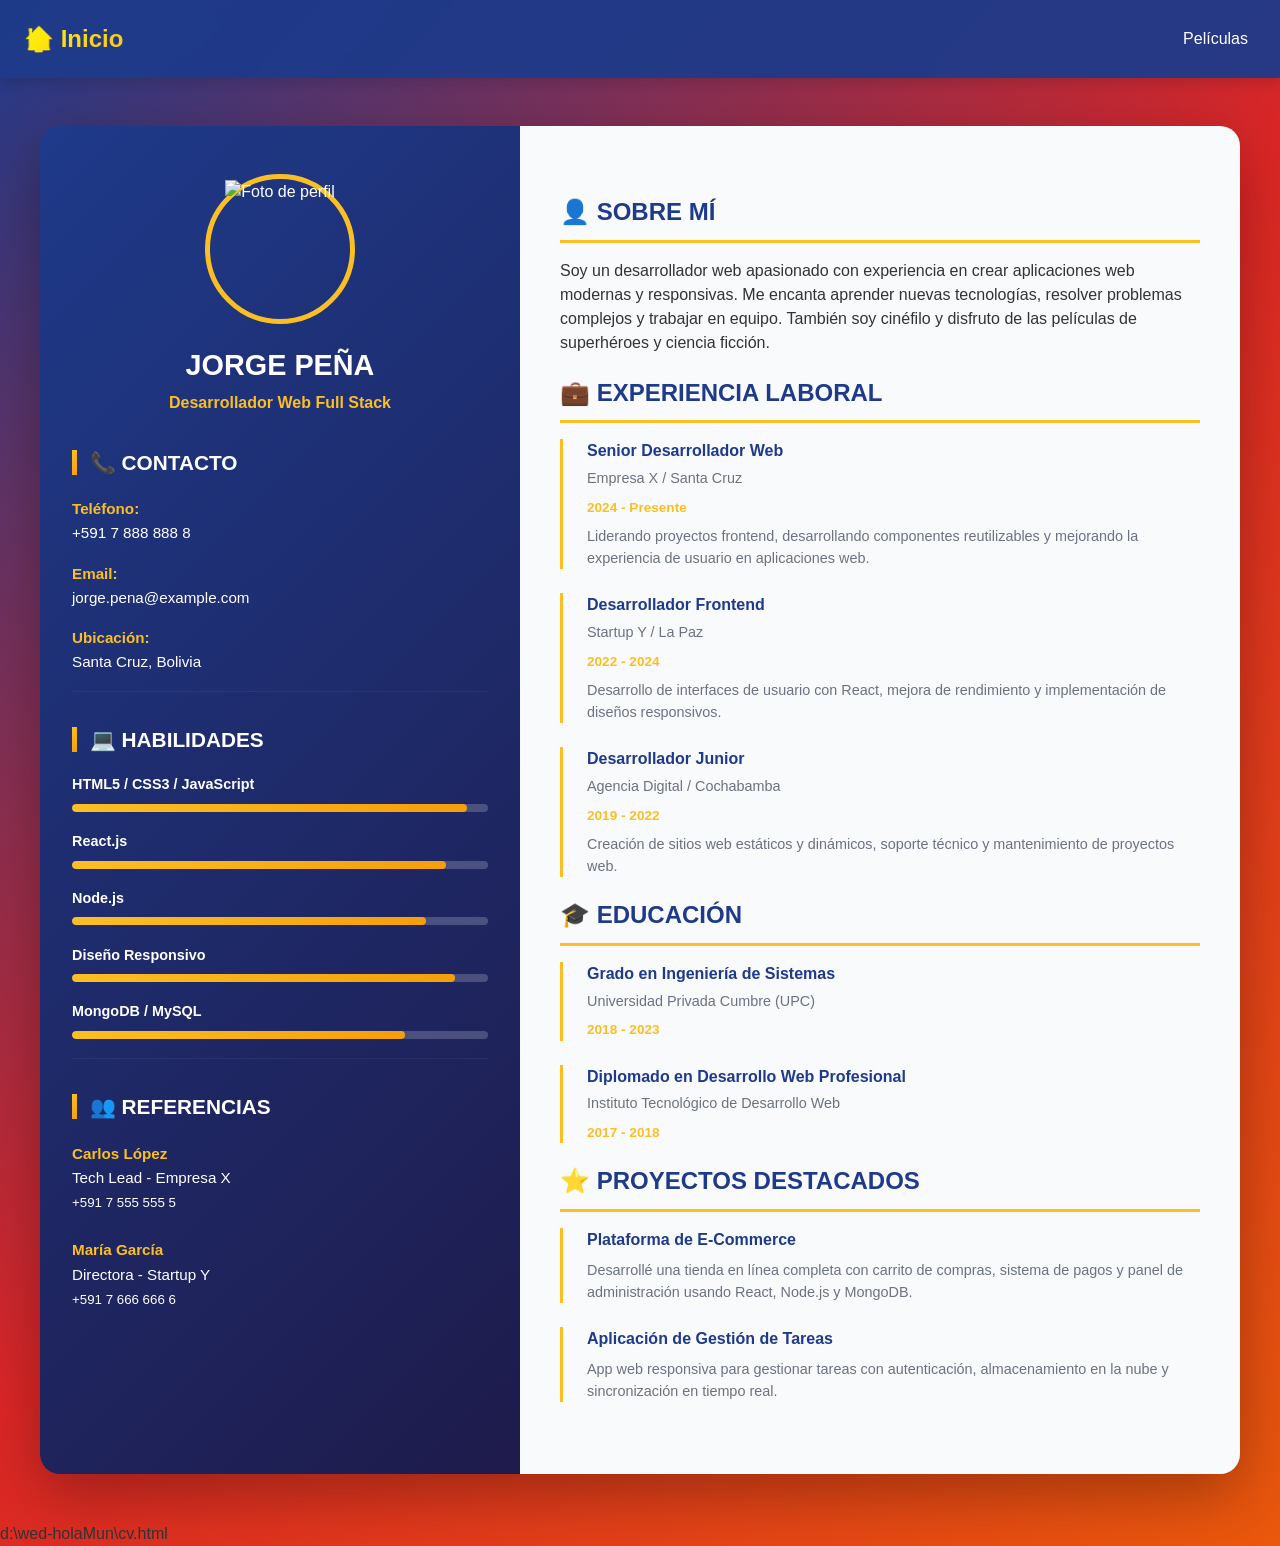
==== cv.html @ 94097a03 "subiendo archivos" ====
<!DOCTYPE html>
<html lang="es">
<head>
    <meta charset="UTF-8">
    <meta name="viewport" content="width=device-width, initial-scale=1.0">
    <title>CV - Jorge Peña</title>
    <link href="https://cdn.jsdelivr.net/npm/bootstrap@5.3.0/dist/css/bootstrap.min.css" rel="stylesheet">
    <link rel="stylesheet" href="estilos.css">
</head>
<body>
    <nav class="navbar navbar-expand-lg navbar-dark">
        <div class="container-fluid px-4">
            <a class="navbar-brand" href="index.html">🏠 Inicio</a>
            <button class="navbar-toggler" type="button" data-bs-toggle="collapse" data-bs-target="#navbarNav">
                <span class="navbar-toggler-icon"></span>
            </button>
            <div class="collapse navbar-collapse" id="navbarNav">
                <ul class="navbar-nav ms-auto">
                   
                    <li class="nav-item">
                        <a class="nav-link" href="peliculas.html">Películas</a>
                    </li>
                </ul>
            </div>
        </div>
    </nav>

    <div class="cv-container">
        <div class="cv-wrapper">
            <!-- Columna Izquierda (Sidebar) -->
            <div class="cv-sidebar">
                <div class="text-center mb-4">
                    <div class="profile-photo">
                        <img src="https://via.placeholder.com/150?text=Jorge+Peña" alt="Foto de perfil">
                    </div>
                    <h1 class="profile-name">JORGE PEÑA</h1>
                    <p class="profile-title">Desarrollador Web Full Stack</p>
                </div>

                <!-- Contacto -->
                <div class="section-title">📞 CONTACTO</div>
                <div class="info-item">
                    <strong>Teléfono:</strong><br>
                    +591 7 888 888 8
                </div>
                <div class="info-item">
                    <strong>Email:</strong><br>
                    jorge.pena@example.com
                </div>
                <div class="info-item">
                    <strong>Ubicación:</strong><br>
                    Santa Cruz, Bolivia
                </div>

                <hr style="border-color: rgba(255,255,255,0.2)">

                <!-- Habilidades -->
                <div class="section-title">💻 HABILIDADES</div>
                <div class="skill-bar">
                    <div class="skill-name">HTML5 / CSS3 / JavaScript</div>
                    <div class="skill-bar-bg">
                        <div class="skill-bar-fill" style="width: 95%"></div>
                    </div>
                </div>
                <div class="skill-bar">
                    <div class="skill-name">React.js</div>
                    <div class="skill-bar-bg">
                        <div class="skill-bar-fill" style="width: 90%"></div>
                    </div>
                </div>
                <div class="skill-bar">
                    <div class="skill-name">Node.js</div>
                    <div class="skill-bar-bg">
                        <div class="skill-bar-fill" style="width: 85%"></div>
                    </div>
                </div>
                <div class="skill-bar">
                    <div class="skill-name">Diseño Responsivo</div>
                    <div class="skill-bar-bg">
                        <div class="skill-bar-fill" style="width: 92%"></div>
                    </div>
                </div>
                <div class="skill-bar">
                    <div class="skill-name">MongoDB / MySQL</div>
                    <div class="skill-bar-bg">
                        <div class="skill-bar-fill" style="width: 80%"></div>
                    </div>
                </div>

                <hr style="border-color: rgba(255,255,255,0.2)">

                <!-- Referencias -->
                <div class="section-title">👥 REFERENCIAS</div>
                <div class="info-item">
                    <strong>Carlos López</strong><br>
                    Tech Lead - Empresa X<br>
                    <small>+591 7 555 555 5</small>
                </div>
                <div class="info-item" style="margin-top: 1.5rem;">
                    <strong>María García</strong><br>
                    Directora - Startup Y<br>
                    <small>+591 7 666 666 6</small>
                </div>
            </div>

            <!-- Columna Derecha (Contenido Principal) -->
            <div class="cv-main">
                <!-- Sobre Mí -->
                <h2>👤 SOBRE MÍ</h2>
                <p>
                    Soy un desarrollador web apasionado con experiencia en crear aplicaciones web modernas 
                    y responsivas. Me encanta aprender nuevas tecnologías, resolver problemas complejos y 
                    trabajar en equipo. También soy cinéfilo y disfruto de las películas de superhéroes y 
                    ciencia ficción.
                </p>

                <!-- Experiencia -->
                <h2>💼 EXPERIENCIA LABORAL</h2>
                <div class="job-item">
                    <div class="job-title">Senior Desarrollador Web</div>
                    <div class="job-company">Empresa X / Santa Cruz</div>
                    <div class="job-period">2024 - Presente</div>
                    <p style="margin-top: 0.5rem; color: #6b7280; font-size: 0.9rem;">
                        Liderando proyectos frontend, desarrollando componentes reutilizables y mejorando 
                        la experiencia de usuario en aplicaciones web.
                    </p>
                </div>

                <div class="job-item">
                    <div class="job-title">Desarrollador Frontend</div>
                    <div class="job-company">Startup Y / La Paz</div>
                    <div class="job-period">2022 - 2024</div>
                    <p style="margin-top: 0.5rem; color: #6b7280; font-size: 0.9rem;">
                        Desarrollo de interfaces de usuario con React, mejora de rendimiento y 
                        implementación de diseños responsivos.
                    </p>
                </div>

                <div class="job-item">
                    <div class="job-title">Desarrollador Junior</div>
                    <div class="job-company">Agencia Digital / Cochabamba</div>
                    <div class="job-period">2019 - 2022</div>
                    <p style="margin-top: 0.5rem; color: #6b7280; font-size: 0.9rem;">
                        Creación de sitios web estáticos y dinámicos, soporte técnico y mantenimiento 
                        de proyectos web.
                    </p>
                </div>

                <!-- Educación -->
                <h2>🎓 EDUCACIÓN</h2>
                <div class="job-item">
                    <div class="job-title">Grado en Ingeniería de Sistemas</div>
                    <div class="job-company">Universidad Privada Cumbre (UPC)</div>
                    <div class="job-period">2018 - 2023</div>
                </div>

                <div class="job-item">
                    <div class="job-title">Diplomado en Desarrollo Web Profesional</div>
                    <div class="job-company">Instituto Tecnológico de Desarrollo Web</div>
                    <div class="job-period">2017 - 2018</div>
                </div>

                <!-- Proyectos Destacados -->
                <h2>⭐ PROYECTOS DESTACADOS</h2>
                <div class="job-item">
                    <div class="job-title">Plataforma de E-Commerce</div>
                    <p style="margin-top: 0.5rem; color: #6b7280; font-size: 0.9rem;">
                        Desarrollé una tienda en línea completa con carrito de compras, sistema de pagos 
                        y panel de administración usando React, Node.js y MongoDB.
                    </p>
                </div>

                <div class="job-item">
                    <div class="job-title">Aplicación de Gestión de Tareas</div>
                    <p style="margin-top: 0.5rem; color: #6b7280; font-size: 0.9rem;">
                        App web responsiva para gestionar tareas con autenticación, almacenamiento en 
                        la nube y sincronización en tiempo real.
                    </p>
                </div>
            </div>
        </div>
    </div>

    <script src="https://cdn.jsdelivr.net/npm/bootstrap@5.3.0/dist/js/bootstrap.bundle.min.js"></script>
</body>
</html></content>
<parameter name="filePath">d:\wed-holaMun\cv.html
---- estilos.css ----
/* Estilos personalizados moderno y responsivo */

* {
    margin: 0;
    padding: 0;
    box-sizing: border-box;
}

body {
    font-family: 'Segoe UI', Tahoma, Geneva, Verdana, sans-serif;
    background: linear-gradient(135deg, #1e3a8a 0%, #dc2626 50%, #ea580c 100%);
    min-height: 100vh;
    color: #333;
}

/* Navbar y navegación */
.navbar {
    background: rgba(30, 58, 138, 0.95) !important;
    backdrop-filter: blur(10px);
    box-shadow: 0 4px 12px rgba(0, 0, 0, 0.15);
    padding: 1rem 0;
}

.navbar-brand {
    font-weight: 700;
    font-size: 1.5rem;
    background: linear-gradient(135deg, #fff700 0%, #fbbf24 100%);
    -webkit-background-clip: text;
    -webkit-text-fill-color: transparent;
    background-clip: text;
}

.nav-link {
    color: #fff !important;
    font-weight: 500;
    transition: all 0.3s ease;
    position: relative;
    margin-left: 1.5rem;
}

.nav-link::after {
    content: '';
    position: absolute;
    bottom: -5px;
    left: 0;
    width: 0;
    height: 3px;
    background: linear-gradient(135deg, #fff700 0%, #fbbf24 100%);
    transition: width 0.3s ease;
}

.nav-link:hover::after {
    width: 100%;
}

/* Pagina Principal */
.hero-section {
    min-height: 100vh;
    display: flex;
    align-items: center;
    justify-content: center;
    padding: 2rem;
}

.hero-content {
    text-align: center;
    animation: fadeInUp 0.8s ease-out;
}

.hero-content h1 {
    font-size: clamp(2.5rem, 10vw, 5rem);
    font-weight: 800;
    color: #fff;
    margin-bottom: 1rem;
    text-shadow: 0 4px 15px rgba(0, 0, 0, 0.3);
    line-height: 1.2;
}

.hero-content p {
    font-size: clamp(1.2rem, 5vw, 2rem);
    color: #fbbf24;
    margin-bottom: 2.5rem;
    font-weight: 600;
}

@keyframes fadeInUp {
    from {
        opacity: 0;
        transform: translateY(30px);
    }
    to {
        opacity: 1;
        transform: translateY(0);
    }
}

/* CV Layout */
.cv-container {
    margin: 3rem auto;
    max-width: 1200px;
}

.cv-wrapper {
    display: grid;
    grid-template-columns: 1fr 1.5fr;
    gap: 0;
    border-radius: 20px;
    overflow: hidden;
    box-shadow: 0 20px 60px rgba(0, 0, 0, 0.3);
}

.cv-sidebar {
    background: linear-gradient(135deg, #1e3a8a 0%, #1e1b4b 100%);
    color: white;
    padding: 3rem 2rem;
}

.cv-main {
    background: #f9fafb;
    padding: 3rem 2.5rem;
}

.profile-photo {
    width: 150px;
    height: 150px;
    border-radius: 50%;
    border: 5px solid #fbbf24;
    margin: 0 auto 1.5rem;
    object-fit: cover;
}

.profile-name {
    font-size: 1.8rem;
    font-weight: 700;
    margin-bottom: 0.5rem;
    color: #fff;
}

.profile-title {
    color: #fbbf24;
    font-weight: 600;
    margin-bottom: 2rem;
}

.section-title {
    font-size: 1.3rem;
    font-weight: 700;
    color: #fff;
    margin-top: 2rem;
    margin-bottom: 1.2rem;
    display: flex;
    align-items: center;
    gap: 0.8rem;
}

.section-title::before {
    content: '';
    display: inline-block;
    width: 5px;
    height: 25px;
    background: linear-gradient(135deg, #fbbf24 0%, #f59e0b 100%);
}

.info-item {
    margin-bottom: 1rem;
    font-size: 0.95rem;
    line-height: 1.6;
}

.info-item strong {
    color: #fbbf24;
}

.skill-bar {
    margin-bottom: 1.2rem;
}

.skill-name {
    color: #fff;
    font-weight: 600;
    margin-bottom: 0.5rem;
    font-size: 0.9rem;
}

.skill-bar-bg {
    height: 8px;
    background: rgba(255, 255, 255, 0.2);
    border-radius: 10px;
    overflow: hidden;
}

.skill-bar-fill {
    height: 100%;
    background: linear-gradient(90deg, #fbbf24 0%, #f59e0b 100%);
    border-radius: 10px;
}

.cv-main h2 {
    font-size: 1.5rem;
    font-weight: 700;
    color: #1e3a8a;
    margin-top: 1.5rem;
    margin-bottom: 1rem;
    padding-bottom: 0.8rem;
    border-bottom: 3px solid #fbbf24;
}

.job-item {
    margin-bottom: 1.5rem;
    padding-left: 1.5rem;
    border-left: 3px solid #fbbf24;
}

.job-title {
    font-weight: 700;
    color: #1e3a8a;
    margin-bottom: 0.3rem;
}

.job-company {
    color: #6b7280;
    font-size: 0.9rem;
    margin-bottom: 0.5rem;
}

.job-period {
    color: #fbbf24;
    font-size: 0.85rem;
    font-weight: 600;
}

/* Cards Películas */
.card {
    border: none;
    border-radius: 16px;
    box-shadow: 0 8px 25px rgba(0, 0, 0, 0.1);
    transition: all 0.3s cubic-bezier(0.4, 0, 0.2, 1);
    overflow: hidden;
}

.card:hover {
    transform: translateY(-10px);
    box-shadow: 0 20px 45px rgba(30, 58, 138, 0.2);
}

.card-img-top {
    border-radius: 0;
    height: 300px;
    object-fit: cover;
    transition: transform 0.3s ease;
}

.card:hover .card-img-top {
    transform: scale(1.05);
}

.card-body {
    padding: 1.5rem;
}

.card-title {
    font-weight: 700;
    color: #1e3a8a;
    margin-bottom: 0.5rem;
}

.card-text {
    color: #6b7280;
    font-size: 0.95rem;
}

/* Botones */
.btn-primary {
    background: linear-gradient(135deg, #1e3a8a 0%, #dc2626 100%) !important;
    border: none;
    border-radius: 999px;
    padding: 0.75rem 2rem;
    font-weight: 600;
    transition: all 0.3s ease;
}

.btn-primary:hover {
    transform: translateY(-3px);
    box-shadow: 0 10px 25px rgba(30, 58, 138, 0.3);
    background: linear-gradient(135deg, #1e3a8a 0%, #991b1b 100%) !important;
}

.btn-secondary {
    background: linear-gradient(135deg, #fbbf24 0%, #f59e0b 100%) !important;
    border: none;
    border-radius: 999px;
    padding: 0.75rem 2rem;
    font-weight: 600;
    color: #1e3a8a !important;
    transition: all 0.3s ease;
}

.btn-secondary:hover {
    transform: translateY(-3px);
    box-shadow: 0 10px 25px rgba(251, 191, 36, 0.3);
    background: linear-gradient(135deg, #fbbf24 0%, #d97706 100%) !important;
}

.btn-outline-light {
    color: #fff !important;
    border: 2px solid #fff;
    border-radius: 999px;
    padding: 0.6rem 1.8rem;
    font-weight: 600;
    transition: all 0.3s ease;
}

.btn-outline-light:hover {
    background: #fff;
    color: #1e3a8a !important;
    transform: translateY(-3px);
}

/* Secciones generales */
.section-container {
    padding: 2rem;
    margin: 2rem 0;
    background: rgba(255, 255, 255, 0.95);
    border-radius: 20px;
    box-shadow: 0 8px 25px rgba(0, 0, 0, 0.1);
}

.section-header {
    text-align: center;
    margin-bottom: 2.5rem;
}

.section-header h1 {
    font-size: clamp(1.5rem, 5vw, 2.5rem);
    font-weight: 800;
    color: #1e3a8a;
    margin-bottom: 0.5rem;
}

.section-header p {
    font-size: 1.1rem;
    color: #6b7280;
}

.nav-buttons {
    display: flex;
    gap: 1rem;
    justify-content: center;
    flex-wrap: wrap;
    margin-top: 2rem;
}

/* Responsivo */
@media (max-width: 768px) {
    .cv-wrapper {
        grid-template-columns: 1fr;
    }
    
    .cv-sidebar {
        padding: 2rem 1.5rem;
    }
    
    .cv-main {
        padding: 2rem 1.5rem;
    }
    
    .hero-section {
        padding: 1.5rem;
        min-height: 80vh;
    }
    
    .hero-content h1 {
        font-size: 2rem;
    }
    
    .hero-content p {
        font-size: 1.2rem;
    }
    
    .nav-link {
        margin-left: 0;
        padding: 0.5rem 0;
    }
    
    .section-header h1 {
        font-size: 1.5rem;
    }
    
    .card-img-top {
        height: 200px;
    }
    
    .profile-photo {
        width: 120px;
        height: 120px;
    }
}

@media (max-width: 576px) {
    .section-container {
        padding: 1.5rem;
        margin: 1rem 0;
    }
    
    .btn-primary, .btn-secondary, .btn-outline-light {
        padding: 0.6rem 1.2rem;
        font-size: 0.9rem;
    }
    
    .section-header h1 {
        font-size: 1.3rem;
    }
    
    .nav-buttons {
        gap: 0.5rem;
    }
}
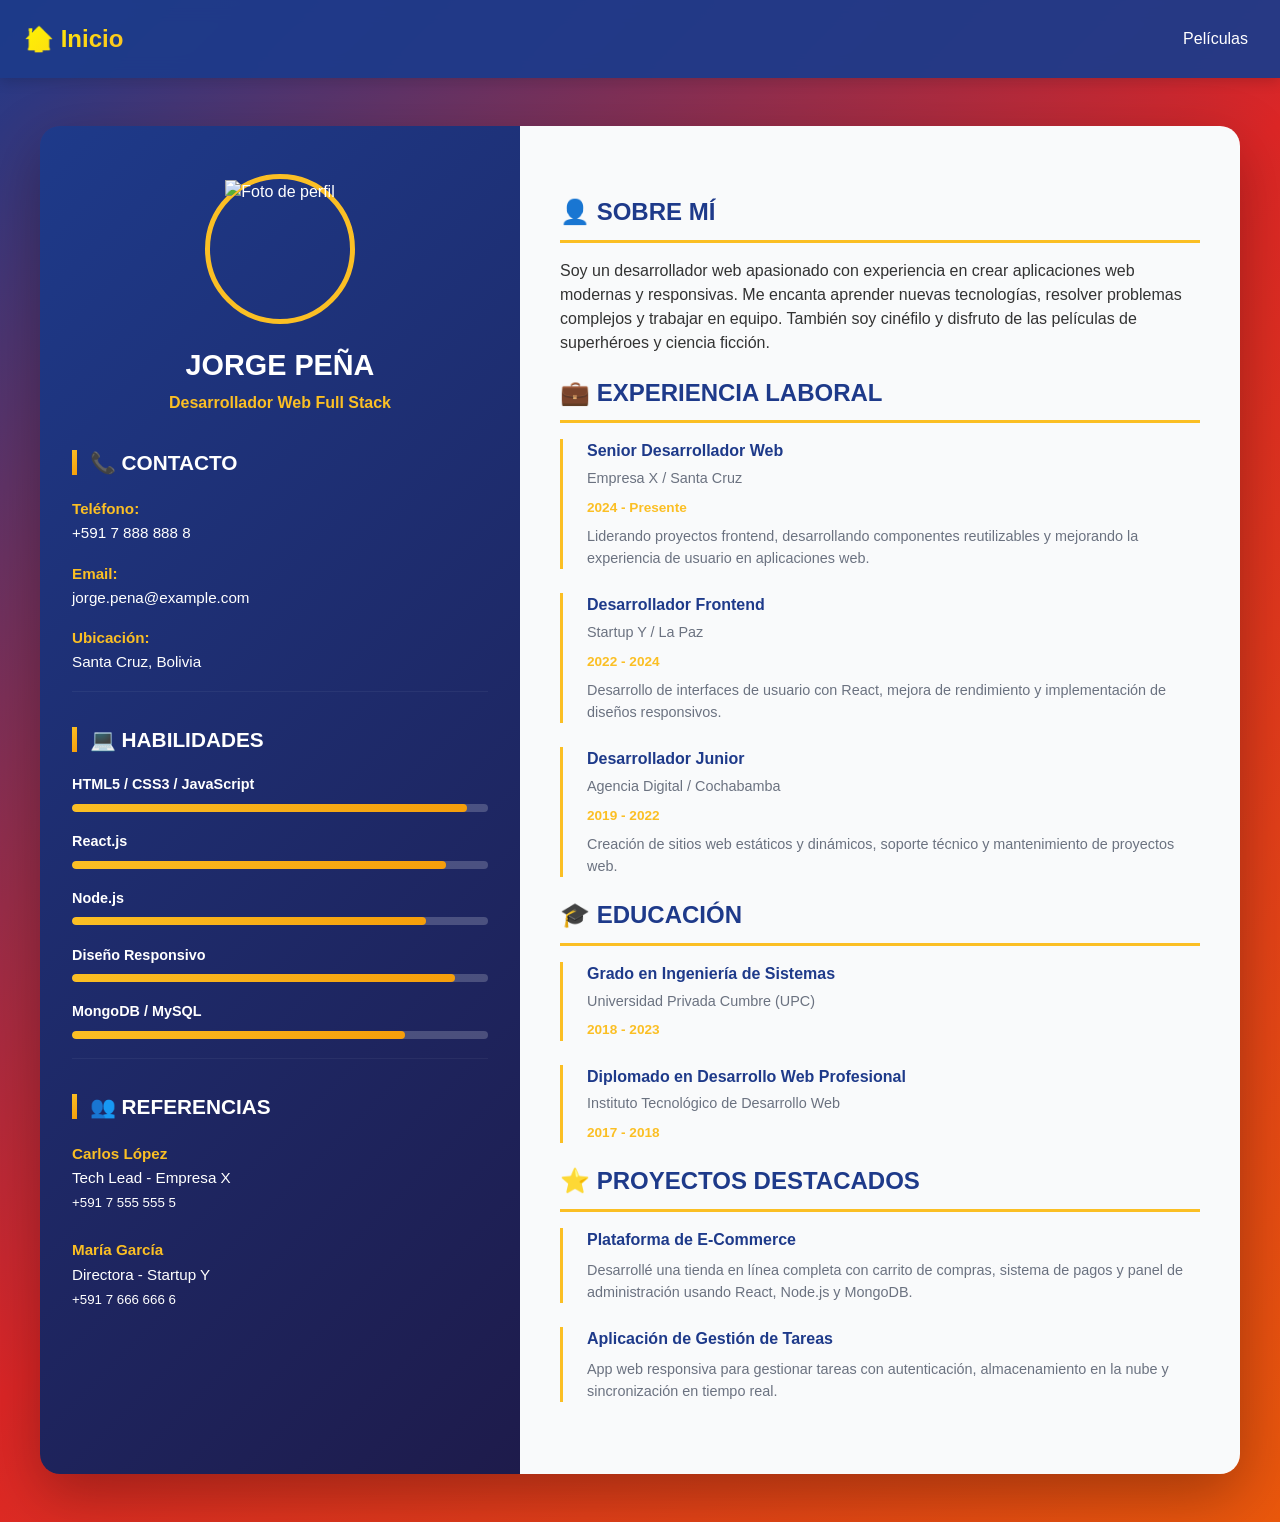
==== commit 942e7407: "subiendo archivos" ====
--- a/cv.html
+++ b/cv.html
@@ -184,4 +184,3 @@
     <script src="https://cdn.jsdelivr.net/npm/bootstrap@5.3.0/dist/js/bootstrap.bundle.min.js"></script>
 </body>
 </html></content>
-<parameter name="filePath">d:\wed-holaMun\cv.html
